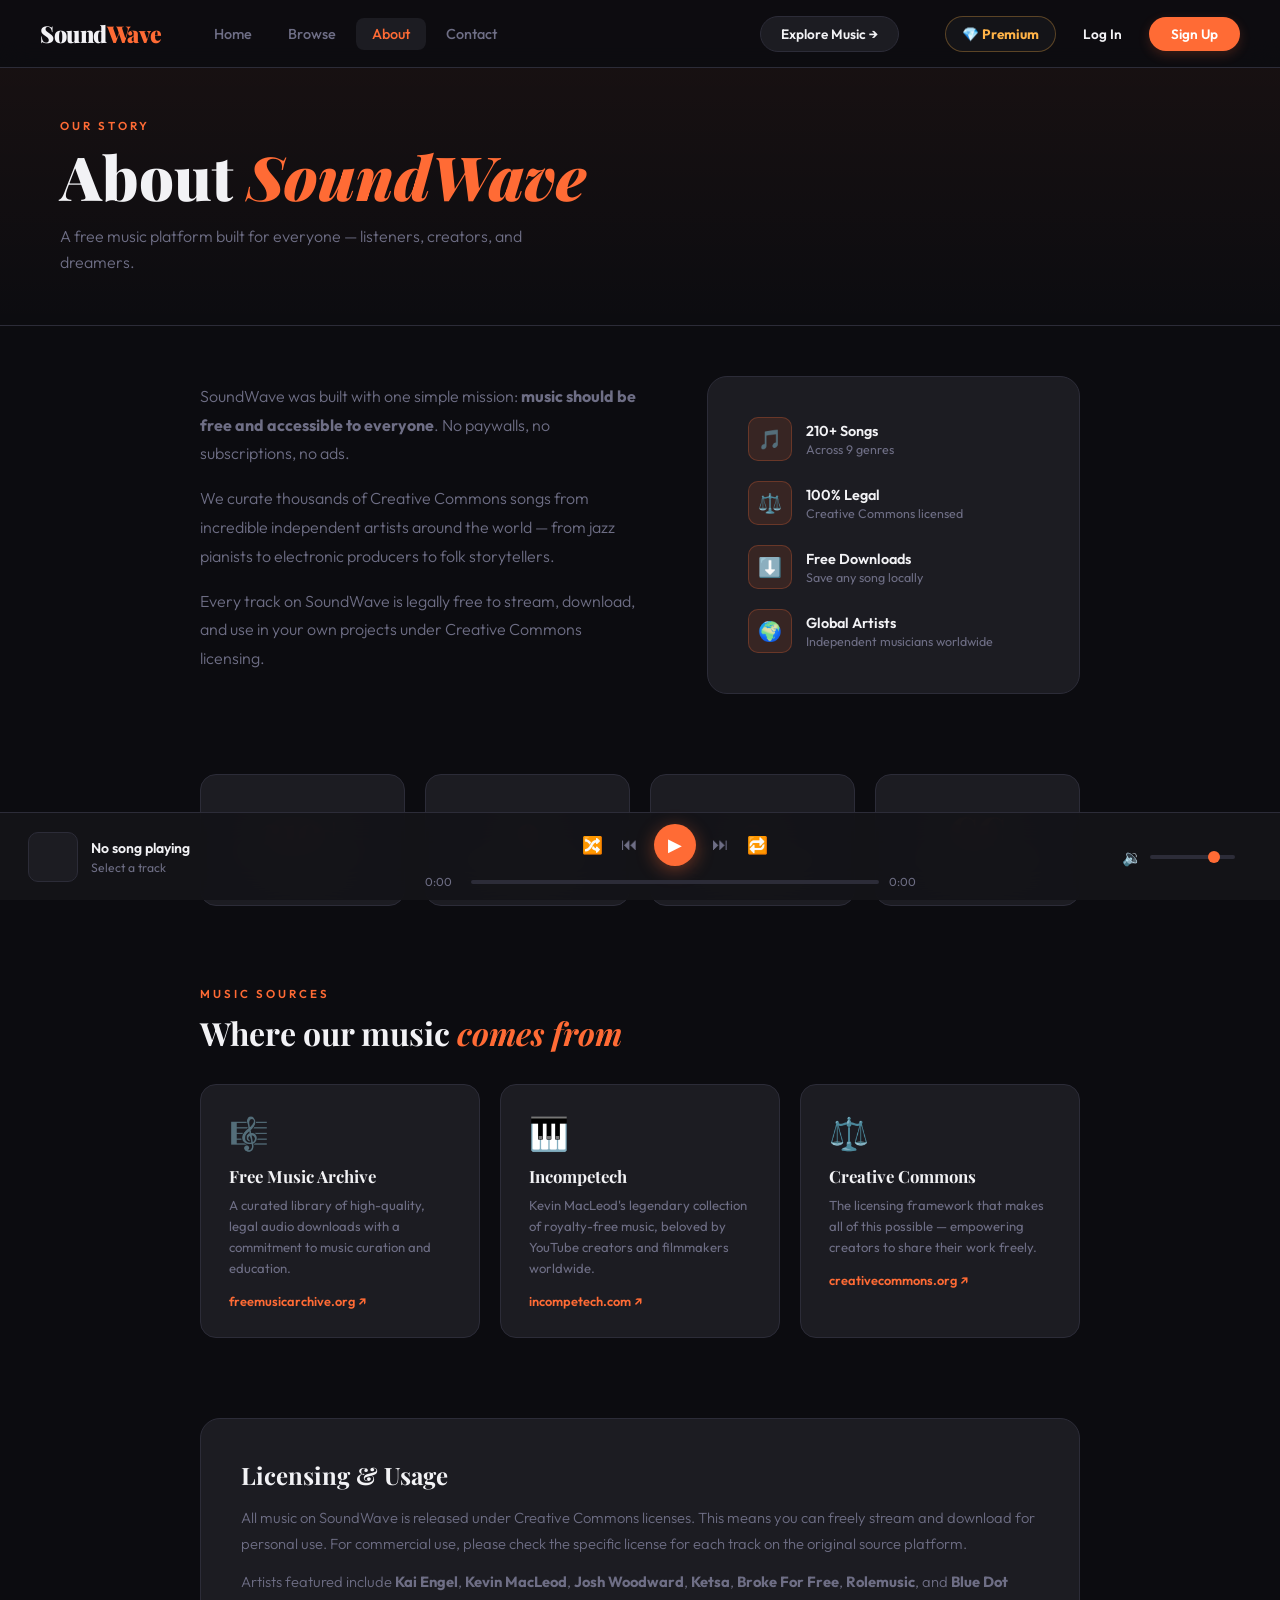
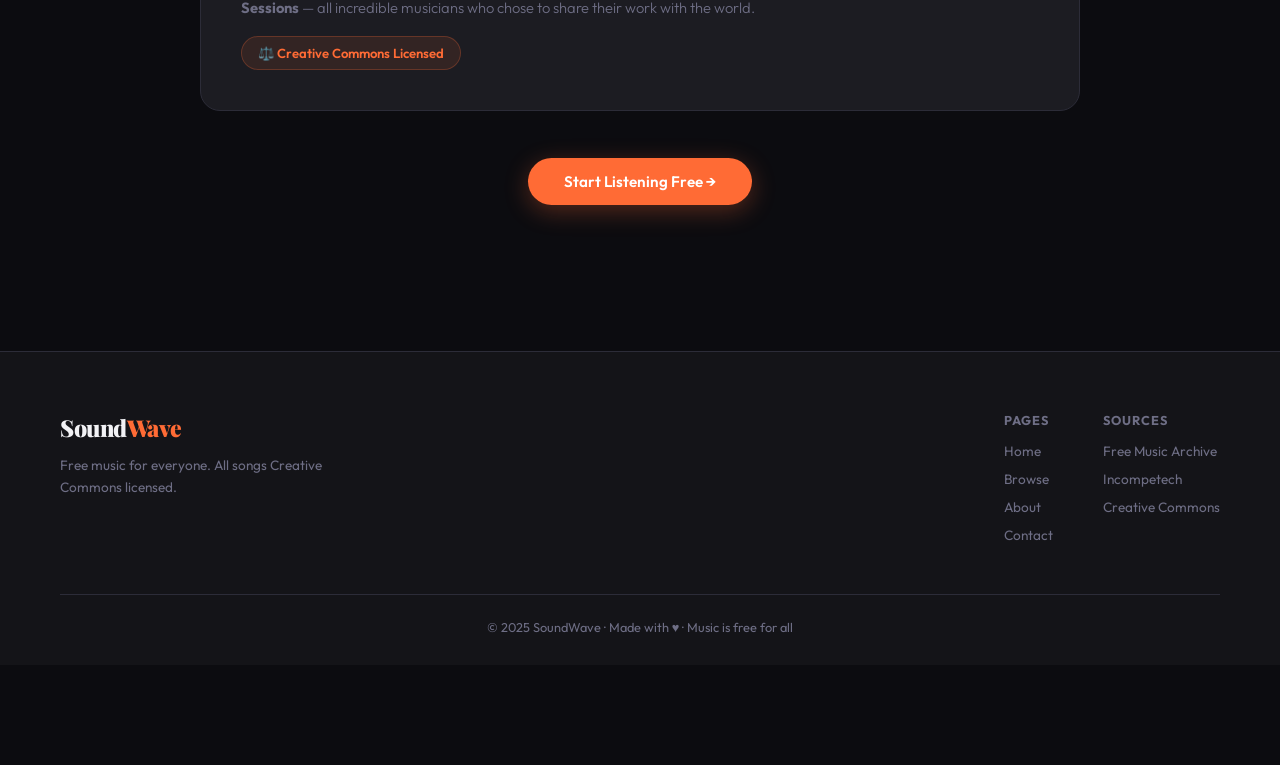
==== about.html @ 962b513a "Add files via upload" ====
<!DOCTYPE html>
<html lang="en">
<head>
<meta charset="UTF-8">
<meta name="viewport" content="width=device-width, initial-scale=1.0">
<title>About — SoundWave</title>
<link href="https://fonts.googleapis.com/css2?family=Playfair+Display:ital,wght@0,700;0,900;1,700&family=Outfit:wght@300;400;500;600&display=swap" rel="stylesheet">
<link rel="stylesheet" href="shared.css">
<style>
.about-body { max-width: 960px; margin: 0 auto; padding: 0 40px 80px; }
.about-intro {
  display: grid; grid-template-columns: 1.2fr 1fr; gap: 60px;
  align-items: center; margin-bottom: 80px;
}
.intro-text p { color: var(--muted); line-height: 1.8; font-size: 1rem; font-weight: 300; margin-bottom: 16px; }
.about-visual {
  background: var(--card); border: 1px solid var(--border);
  border-radius: 20px; padding: 40px;
  display: flex; flex-direction: column; gap: 20px;
}
.av-row { display: flex; align-items: center; gap: 14px; }
.av-icon {
  width: 44px; height: 44px; border-radius: 10px;
  background: rgba(255,107,53,0.12); border: 1px solid rgba(255,107,53,0.25);
  display: flex; align-items: center; justify-content: center; font-size: 1.2rem; flex-shrink: 0;
}
.av-label { font-weight: 600; font-size: 0.9rem; }
.av-sub { color: var(--muted); font-size: 0.78rem; margin-top: 2px; }

.stats-row {
  display: grid; grid-template-columns: repeat(4, 1fr);
  gap: 20px; margin-bottom: 80px;
}
.stat-box {
  background: var(--card); border: 1px solid var(--border);
  border-radius: 16px; padding: 28px 20px; text-align: center;
  transition: border-color 0.2s;
}
.stat-box:hover { border-color: var(--accent); }
.stat-big { font-family: 'Playfair Display', serif; font-size: 2.4rem; font-weight: 900; color: var(--accent); }
.stat-small { color: var(--muted); font-size: 0.82rem; margin-top: 6px; }

.sources-section { margin-bottom: 80px; }
.sources-grid { display: grid; grid-template-columns: repeat(3, 1fr); gap: 20px; }
.source-card {
  background: var(--card); border: 1px solid var(--border);
  border-radius: 16px; padding: 28px;
  transition: border-color 0.2s; text-decoration: none; color: inherit; display: block;
}
.source-card:hover { border-color: var(--accent); }
.source-icon { font-size: 2rem; margin-bottom: 12px; }
.source-name { font-family: 'Playfair Display', serif; font-weight: 700; font-size: 1.05rem; margin-bottom: 8px; }
.source-desc { color: var(--muted); font-size: 0.82rem; line-height: 1.6; margin-bottom: 14px; }
.source-link { color: var(--accent); font-size: 0.8rem; font-weight: 600; }

.license-section {
  background: var(--card); border: 1px solid var(--border);
  border-radius: 20px; padding: 40px; margin-bottom: 60px;
}
.license-section h3 { font-family: 'Playfair Display', serif; font-size: 1.5rem; margin-bottom: 14px; }
.license-section p { color: var(--muted); line-height: 1.75; font-size: 0.92rem; font-weight: 300; }
.cc-badge {
  display: inline-flex; align-items: center; gap: 8px;
  background: rgba(255,107,53,0.1); border: 1px solid rgba(255,107,53,0.25);
  color: var(--accent); padding: 8px 16px; border-radius: 50px;
  font-size: 0.82rem; font-weight: 600; margin-top: 16px;
}

@media (max-width: 800px) {
  .about-intro { grid-template-columns: 1fr; }
  .stats-row { grid-template-columns: repeat(2, 1fr); }
  .sources-grid { grid-template-columns: 1fr; }
  .about-body { padding: 0 20px 80px; }
}
</style>
</head>
<body>

<nav class="navbar">
  <a href="index.html" class="nav-logo">Sound<span>Wave</span></a>
  <div class="nav-links">
    <a href="index.html" class="nav-link">Home</a>
    <a href="browse.html" class="nav-link">Browse</a>
    <a href="about.html" class="nav-link active">About</a>
    <a href="contact.html" class="nav-link">Contact</a>
  </div>
  <a href="browse.html" class="nav-cta">Explore Music →</a>
  <div class="auth-btns">
    <a href="#" class="btn-premium" onclick="event.preventDefault(); openPremiumModal()">💎 Premium</a>
    <a href="#" class="btn-login" onclick="event.preventDefault(); openAuthModal('login')">Log In</a>
    <a href="#" class="btn-signup" onclick="event.preventDefault(); openAuthModal('signup')">Sign Up</a>
  </div>
  <button class="nav-burger" onclick="toggleMenu()">☰</button>
</nav>
<div class="mobile-menu" id="mobileMenu">
  <a href="index.html" onclick="toggleMenu()">Home</a>
  <a href="browse.html" onclick="toggleMenu()">Browse</a>
  <a href="about.html" onclick="toggleMenu()">About</a>
  <a href="contact.html" onclick="toggleMenu()">Contact</a>
  <hr style="border:none;border-top:1px solid var(--border);margin:10px 0;">
  <div style="display:flex;padding:5px 12px;margin-bottom:10px">
    <a href="#" class="btn-premium" style="flex:1;text-align:center;justify-content:center" onclick="event.preventDefault(); openPremiumModal()">💎 Premium</a>
  </div>
  <div style="display:flex;gap:10px;padding:5px 12px">
    <a href="#" class="btn-login" style="flex:1;text-align:center" onclick="event.preventDefault(); openAuthModal('login')">Log In</a>
    <a href="#" class="btn-signup" style="flex:1;text-align:center" onclick="event.preventDefault(); openAuthModal('signup')">Sign Up</a>
  </div>
</div>

<div class="page-header">
  <div class="page-header-label">Our Story</div>
  <h1 class="page-header-title">About <em>SoundWave</em></h1>
  <p class="page-header-desc">A free music platform built for everyone — listeners, creators, and dreamers.</p>
</div>

<div class="about-body" style="margin-top:50px;">

  <!-- INTRO -->
  <div class="about-intro">
    <div class="intro-text">
      <p>SoundWave was built with one simple mission: <strong>music should be free and accessible to everyone</strong>. No paywalls, no subscriptions, no ads.</p>
      <p>We curate thousands of Creative Commons songs from incredible independent artists around the world — from jazz pianists to electronic producers to folk storytellers.</p>
      <p>Every track on SoundWave is legally free to stream, download, and use in your own projects under Creative Commons licensing.</p>
    </div>
    <div class="about-visual">
      <div class="av-row">
        <div class="av-icon">🎵</div>
        <div><div class="av-label">210+ Songs</div><div class="av-sub">Across 9 genres</div></div>
      </div>
      <div class="av-row">
        <div class="av-icon">⚖️</div>
        <div><div class="av-label">100% Legal</div><div class="av-sub">Creative Commons licensed</div></div>
      </div>
      <div class="av-row">
        <div class="av-icon">⬇️</div>
        <div><div class="av-label">Free Downloads</div><div class="av-sub">Save any song locally</div></div>
      </div>
      <div class="av-row">
        <div class="av-icon">🌍</div>
        <div><div class="av-label">Global Artists</div><div class="av-sub">Independent musicians worldwide</div></div>
      </div>
    </div>
  </div>

  <!-- STATS -->
  <div class="stats-row">
    <div class="stat-box">
      <div class="stat-big">210+</div>
      <div class="stat-small">Free Songs</div>
    </div>
    <div class="stat-box">
      <div class="stat-big">9</div>
      <div class="stat-small">Music Genres</div>
    </div>
    <div class="stat-box">
      <div class="stat-big">3</div>
      <div class="stat-small">Music Sources</div>
    </div>
    <div class="stat-box">
      <div class="stat-big">CC</div>
      <div class="stat-small">Licensed Music</div>
    </div>
  </div>

  <!-- SOURCES -->
  <div class="sources-section">
    <div class="page-header-label" style="padding:0;margin-bottom:10px">Music Sources</div>
    <h2 style="font-family:'Playfair Display',serif;font-size:2rem;margin-bottom:30px">Where our music <em style="color:var(--accent)">comes from</em></h2>
    <div class="sources-grid">
      <a class="source-card" href="https://freemusicarchive.org" target="_blank">
        <div class="source-icon">🎼</div>
        <div class="source-name">Free Music Archive</div>
        <div class="source-desc">A curated library of high-quality, legal audio downloads with a commitment to music curation and education.</div>
        <div class="source-link">freemusicarchive.org ↗</div>
      </a>
      <a class="source-card" href="https://incompetech.com" target="_blank">
        <div class="source-icon">🎹</div>
        <div class="source-name">Incompetech</div>
        <div class="source-desc">Kevin MacLeod's legendary collection of royalty-free music, beloved by YouTube creators and filmmakers worldwide.</div>
        <div class="source-link">incompetech.com ↗</div>
      </a>
      <a class="source-card" href="https://creativecommons.org" target="_blank">
        <div class="source-icon">⚖️</div>
        <div class="source-name">Creative Commons</div>
        <div class="source-desc">The licensing framework that makes all of this possible — empowering creators to share their work freely.</div>
        <div class="source-link">creativecommons.org ↗</div>
      </a>
    </div>
  </div>

  <!-- LICENSE -->
  <div class="license-section">
    <h3>Licensing & Usage</h3>
    <p>All music on SoundWave is released under Creative Commons licenses. This means you can freely stream and download for personal use. For commercial use, please check the specific license for each track on the original source platform.</p>
    <p style="margin-top:12px">Artists featured include <strong>Kai Engel</strong>, <strong>Kevin MacLeod</strong>, <strong>Josh Woodward</strong>, <strong>Ketsa</strong>, <strong>Broke For Free</strong>, <strong>Rolemusic</strong>, and <strong>Blue Dot Sessions</strong> — all incredible musicians who chose to share their work with the world.</p>
    <div class="cc-badge">⚖️ Creative Commons Licensed</div>
  </div>

  <div style="text-align:center">
    <a href="browse.html" style="background:var(--accent);color:white;padding:14px 36px;border-radius:50px;font-weight:600;text-decoration:none;font-size:0.95rem;box-shadow:0 6px 24px rgba(255,107,53,0.3)">Start Listening Free →</a>
  </div>

</div>

<footer class="footer">
  <div class="footer-inner">
    <div class="footer-brand">
      <div class="nav-logo">Sound<span>Wave</span></div>
      <p>Free music for everyone. All songs Creative Commons licensed.</p>
    </div>
    <div class="footer-links">
      <div class="footer-col">
        <div class="footer-col-title">Pages</div>
        <a href="index.html">Home</a>
        <a href="browse.html">Browse</a>
        <a href="about.html">About</a>
        <a href="contact.html">Contact</a>
      </div>
      <div class="footer-col">
        <div class="footer-col-title">Sources</div>
        <a href="https://freemusicarchive.org" target="_blank">Free Music Archive</a>
        <a href="https://incompetech.com" target="_blank">Incompetech</a>
        <a href="https://creativecommons.org" target="_blank">Creative Commons</a>
      </div>
    </div>
  </div>
  <div class="footer-bottom">© 2025 SoundWave · Made with ♥ · Music is free for all</div>
</footer>

<script src="shared.js"></script>
</body>
</html>
---- shared.css ----
/* =============================================
   SOUNDWAVE — SHARED CSS
   ============================================= */
:root {
  --bg: #0c0c10;
  --surface: #141418;
  --card: #1c1c22;
  --border: #2c2c38;
  --accent: #ff6b35;
  --accent2: #ffb347;
  --text: #f2f2f5;
  --muted: #6e6e85;
  --nav-h: 68px;
}
* { margin: 0; padding: 0; box-sizing: border-box; }
html { scroll-behavior: smooth; }
body {
  font-family: 'Outfit', sans-serif;
  background: var(--bg);
  color: var(--text);
  min-height: 100vh;
  padding-bottom: 100px;
}

/* ---- NAVBAR ---- */
.navbar {
  position: fixed; top: 0; left: 0; right: 0; z-index: 1000;
  height: var(--nav-h);
  display: flex; align-items: center;
  padding: 0 40px; gap: 36px;
  background: rgba(12,12,16,0.88);
  backdrop-filter: blur(14px);
  border-bottom: 1px solid var(--border);
}
.nav-logo {
  font-family: 'Playfair Display', serif;
  font-size: 1.45rem; font-weight: 900;
  color: var(--text); text-decoration: none;
  letter-spacing: -0.5px;
}
.nav-logo span { color: var(--accent); }
.nav-links { display: flex; gap: 4px; flex: 1; }
.nav-link {
  color: var(--muted); text-decoration: none;
  padding: 7px 16px; border-radius: 8px;
  font-size: 0.9rem; font-weight: 500;
  transition: all 0.18s;
}
.nav-link:hover, .nav-link.active { color: var(--text); background: var(--card); }
.nav-link.active { color: var(--accent); }
.nav-cta {
  background: var(--card); color: var(--text); border: 1px solid var(--border);
  padding: 8px 20px; border-radius: 50px;
  font-size: 0.85rem; font-weight: 600;
  text-decoration: none; transition: all 0.2s;
  white-space: nowrap;
}
.nav-cta:hover { border-color: var(--accent); color: var(--accent); }
.auth-btns { display: flex; gap: 10px; align-items: center; margin-left: 10px; }
.btn-login {
  color: var(--text); font-weight: 600; font-size: 0.85rem;
  text-decoration: none; padding: 8px 16px; border-radius: 50px;
  transition: all 0.2s; border: 1px solid transparent; white-space: nowrap;
}
.btn-login:hover { background: var(--card); border-color: var(--border); }
.btn-signup {
  background: var(--accent); color: white;
  padding: 8px 22px; border-radius: 50px;
  font-size: 0.85rem; font-weight: 600;
  text-decoration: none; transition: all 0.2s;
  white-space: nowrap; box-shadow: 0 4px 12px rgba(255,107,53,0.2);
}
.btn-signup:hover { background: #e55a25; transform: translateY(-1px); box-shadow: 0 6px 16px rgba(255,107,53,0.35); }
.btn-premium {
  background: var(--surface); color: var(--accent2); border: 1px solid rgba(255,179,71,0.3);
  padding: 8px 16px; border-radius: 50px; font-size: 0.85rem; font-weight: 700;
  cursor: pointer; transition: all 0.2s; text-decoration: none; display: inline-flex; align-items: center; gap: 6px; white-space: nowrap;
}
.btn-premium:hover { background: rgba(255,179,71,0.1); border-color: var(--accent2); transform: translateY(-1px); }
.nav-burger {
  display: none; background: none; border: none;
  color: var(--text); font-size: 1.3rem; cursor: pointer;
}
.mobile-menu {
  display: none; position: fixed; top: var(--nav-h);
  left: 0; right: 0; z-index: 999;
  background: var(--surface); border-bottom: 1px solid var(--border);
  padding: 16px 24px; flex-direction: column; gap: 4px;
}
.mobile-menu.open { display: flex; }
.mobile-menu a {
  color: var(--muted); text-decoration: none;
  padding: 10px 12px; border-radius: 8px;
  font-size: 0.95rem; font-weight: 500; transition: all 0.18s;
}
.mobile-menu a:hover { color: var(--text); background: var(--card); }

/* PAGE HEADER */
.page-header {
  padding: calc(var(--nav-h) + 50px) 60px 50px;
  border-bottom: 1px solid var(--border);
  background: linear-gradient(180deg, rgba(255,107,53,0.06) 0%, transparent 100%);
}
.page-header-label {
  font-size: 0.72rem; letter-spacing: 3px;
  text-transform: uppercase; color: var(--accent);
  font-weight: 600; margin-bottom: 10px;
}
.page-header-title {
  font-family: 'Playfair Display', serif;
  font-size: clamp(2.2rem, 5vw, 3.8rem);
  font-weight: 900; line-height: 1.08;
  margin-bottom: 14px;
}
.page-header-title em { font-style: italic; color: var(--accent); }
.page-header-desc {
  color: var(--muted); font-size: 1rem; max-width: 520px;
  line-height: 1.65; font-weight: 300;
}

/* PLAYER BAR */
.player-bar {
  position: fixed; bottom: 0; left: 0; right: 0; z-index: 500;
  height: 88px;
  background: rgba(20,20,24,0.97);
  backdrop-filter: blur(16px);
  border-top: 1px solid var(--border);
  display: flex; align-items: center;
  padding: 0 28px; gap: 20px;
}
.pb-info {
  display: flex; align-items: center; gap: 13px;
  min-width: 200px; max-width: 260px;
}
.pb-thumb {
  width: 50px; height: 50px; border-radius: 10px;
  background: var(--card); border: 1px solid var(--border);
  display: flex; align-items: center; justify-content: center;
  font-size: 1.5rem; flex-shrink: 0; overflow: hidden;
}
.pb-thumb img { width: 100%; height: 100%; object-fit: cover; }
.pb-title { font-weight: 600; font-size: 0.88rem; white-space: nowrap; overflow: hidden; text-overflow: ellipsis; }
.pb-artist { color: var(--muted); font-size: 0.76rem; margin-top: 3px; }
.pb-controls { flex: 1; display: flex; flex-direction: column; align-items: center; gap: 8px; }
.pb-btns { display: flex; align-items: center; gap: 14px; }
.pb-btn {
  background: none; border: none; color: var(--muted);
  font-size: 1.05rem; cursor: pointer; transition: color 0.18s; padding: 2px;
}
.pb-btn:hover, .pb-btn.on { color: var(--accent); }
.pb-playpause {
  width: 42px; height: 42px; border-radius: 50%;
  background: var(--accent); border: none; color: white;
  font-size: 1.1rem; cursor: pointer;
  display: flex; align-items: center; justify-content: center;
  box-shadow: 0 4px 18px rgba(255,107,53,0.4);
  transition: transform 0.15s;
}
.pb-playpause:hover { transform: scale(1.07); }
.pb-progress { display: flex; align-items: center; gap: 10px; width: 100%; max-width: 500px; }
.pb-time { font-size: 0.73rem; color: var(--muted); min-width: 36px; }
.pb-track {
  flex: 1; height: 4px; background: var(--border); border-radius: 2px;
  cursor: pointer; position: relative;
}
.pb-fill { height: 100%; background: var(--accent); border-radius: 2px; width: 0%; }
.pb-vol { display: flex; align-items: center; gap: 8px; min-width: 130px; }
.pb-vol-icon { color: var(--muted); }
input[type=range] {
  -webkit-appearance: none; appearance: none;
  height: 4px; border-radius: 2px; background: var(--border); cursor: pointer;
}
input[type=range]::-webkit-slider-thumb {
  -webkit-appearance: none; width: 12px; height: 12px;
  border-radius: 50%; background: var(--accent);
}
.vol-range { width: 85px; }

/* TOAST */
.toast {
  position: fixed; bottom: 110px; left: 50%; z-index: 9999;
  transform: translateX(-50%) translateY(20px);
  background: var(--card); border: 1px solid var(--border);
  color: var(--text); padding: 10px 22px;
  border-radius: 40px; font-size: 0.84rem;
  opacity: 0; transition: all 0.3s; pointer-events: none;
  white-space: nowrap; box-shadow: 0 4px 24px rgba(0,0,0,0.5);
}
.toast.show { opacity: 1; transform: translateX(-50%) translateY(0); }

/* FOOTER */
.footer {
  background: var(--surface); border-top: 1px solid var(--border);
  padding: 60px 60px 30px; margin-top: 80px;
}
.footer-inner { display: flex; gap: 60px; margin-bottom: 50px; }
.footer-brand { flex: 1.5; }
.footer-brand p { color: var(--muted); font-size: 0.85rem; margin-top: 12px; line-height: 1.6; max-width: 280px; }
.footer-links { display: flex; gap: 50px; }
.footer-col { display: flex; flex-direction: column; gap: 10px; }
.footer-col-title { font-weight: 700; font-size: 0.8rem; letter-spacing: 1px; text-transform: uppercase; color: var(--muted); margin-bottom: 4px; }
.footer-col a { color: var(--muted); text-decoration: none; font-size: 0.85rem; transition: color 0.18s; }
.footer-col a:hover { color: var(--accent); }
.footer-bottom { border-top: 1px solid var(--border); padding-top: 24px; color: var(--muted); font-size: 0.8rem; text-align: center; }

@media (max-width: 900px) {
  .navbar { padding: 0 20px; gap: 16px; }
  .nav-links { display: none; }
  .nav-burger { display: block; }
  .nav-cta { display: none; }
  .auth-btns { display: none; }
  .page-header { padding: calc(var(--nav-h) + 30px) 24px 36px; }
  .footer { padding: 40px 24px 24px; }
  .footer-inner { flex-direction: column; gap: 30px; }
  .footer-links { flex-wrap: wrap; gap: 30px; }
  .pb-vol { display: none; }
  .pb-info { min-width: 120px; max-width: 140px; }
}

/* AUTH MODAL */
.auth-overlay {
  position: fixed; inset: 0; z-index: 2000;
  background: rgba(0,0,0,0.7); backdrop-filter: blur(8px);
  display: flex; align-items: center; justify-content: center;
  opacity: 0; pointer-events: none; transition: all 0.3s;
}
.auth-overlay.show { opacity: 1; pointer-events: auto; }
.auth-box {
  background: var(--surface); border: 1px solid var(--border);
  border-radius: 20px; padding: 40px; width: 100%; max-width: 400px;
  position: relative; transform: translateY(20px); transition: transform 0.3s;
  box-shadow: 0 12px 40px rgba(0,0,0,0.5);
}
.auth-overlay.show .auth-box { transform: translateY(0); }
.auth-close {
  position: absolute; top: 16px; right: 16px; width: 32px; height: 32px;
  background: var(--card); border: 1px solid var(--border); border-radius: 50%;
  color: var(--muted); cursor: pointer; display: flex; align-items: center; justify-content: center;
  transition: all 0.2s;
}
.auth-close:hover { color: var(--text); border-color: var(--accent); }
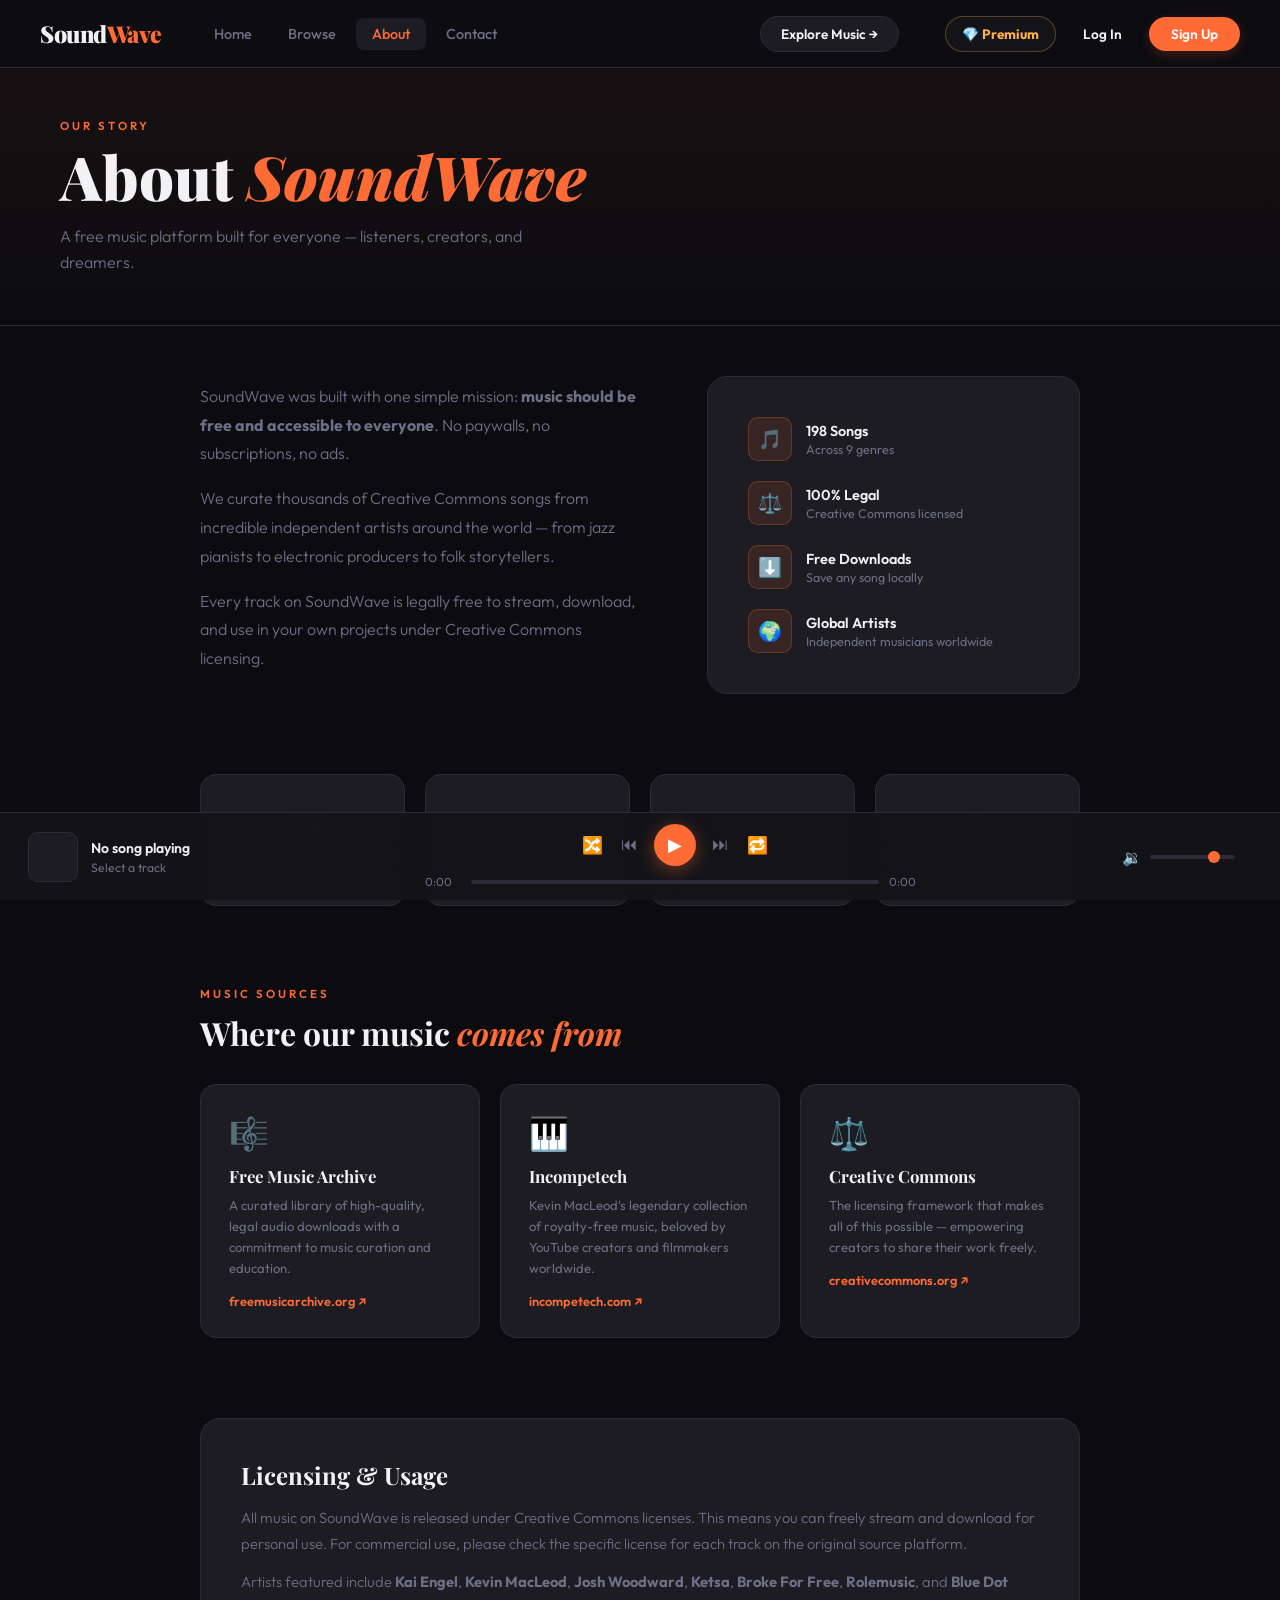
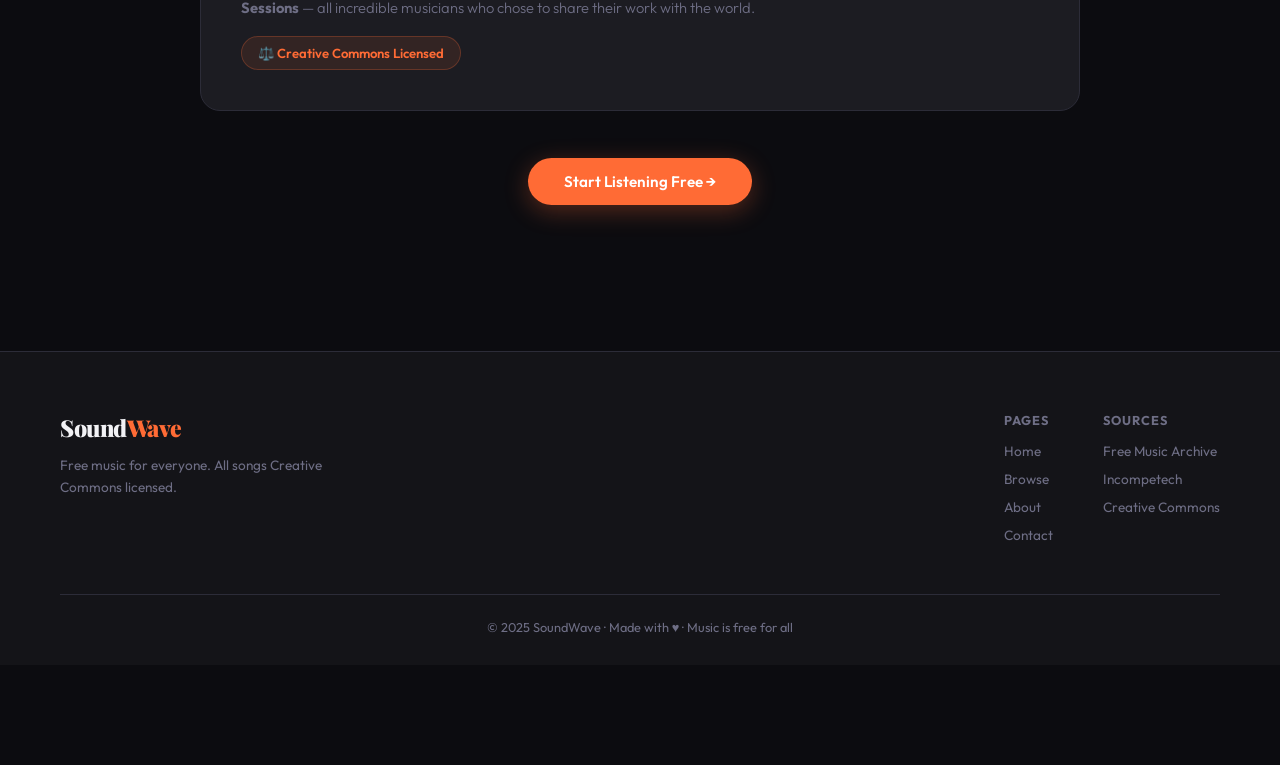
==== commit 53ac83a1: "Add files via upload" ====
--- a/about.html
+++ b/about.html
@@ -125,7 +125,7 @@
     <div class="about-visual">
       <div class="av-row">
         <div class="av-icon">🎵</div>
-        <div><div class="av-label">210+ Songs</div><div class="av-sub">Across 9 genres</div></div>
+        <div><div class="av-label">198 Songs</div><div class="av-sub">Across 9 genres</div></div>
       </div>
       <div class="av-row">
         <div class="av-icon">⚖️</div>
@@ -145,7 +145,7 @@
   <!-- STATS -->
   <div class="stats-row">
     <div class="stat-box">
-      <div class="stat-big">210+</div>
+      <div class="stat-big">198</div>
       <div class="stat-small">Free Songs</div>
     </div>
     <div class="stat-box">
